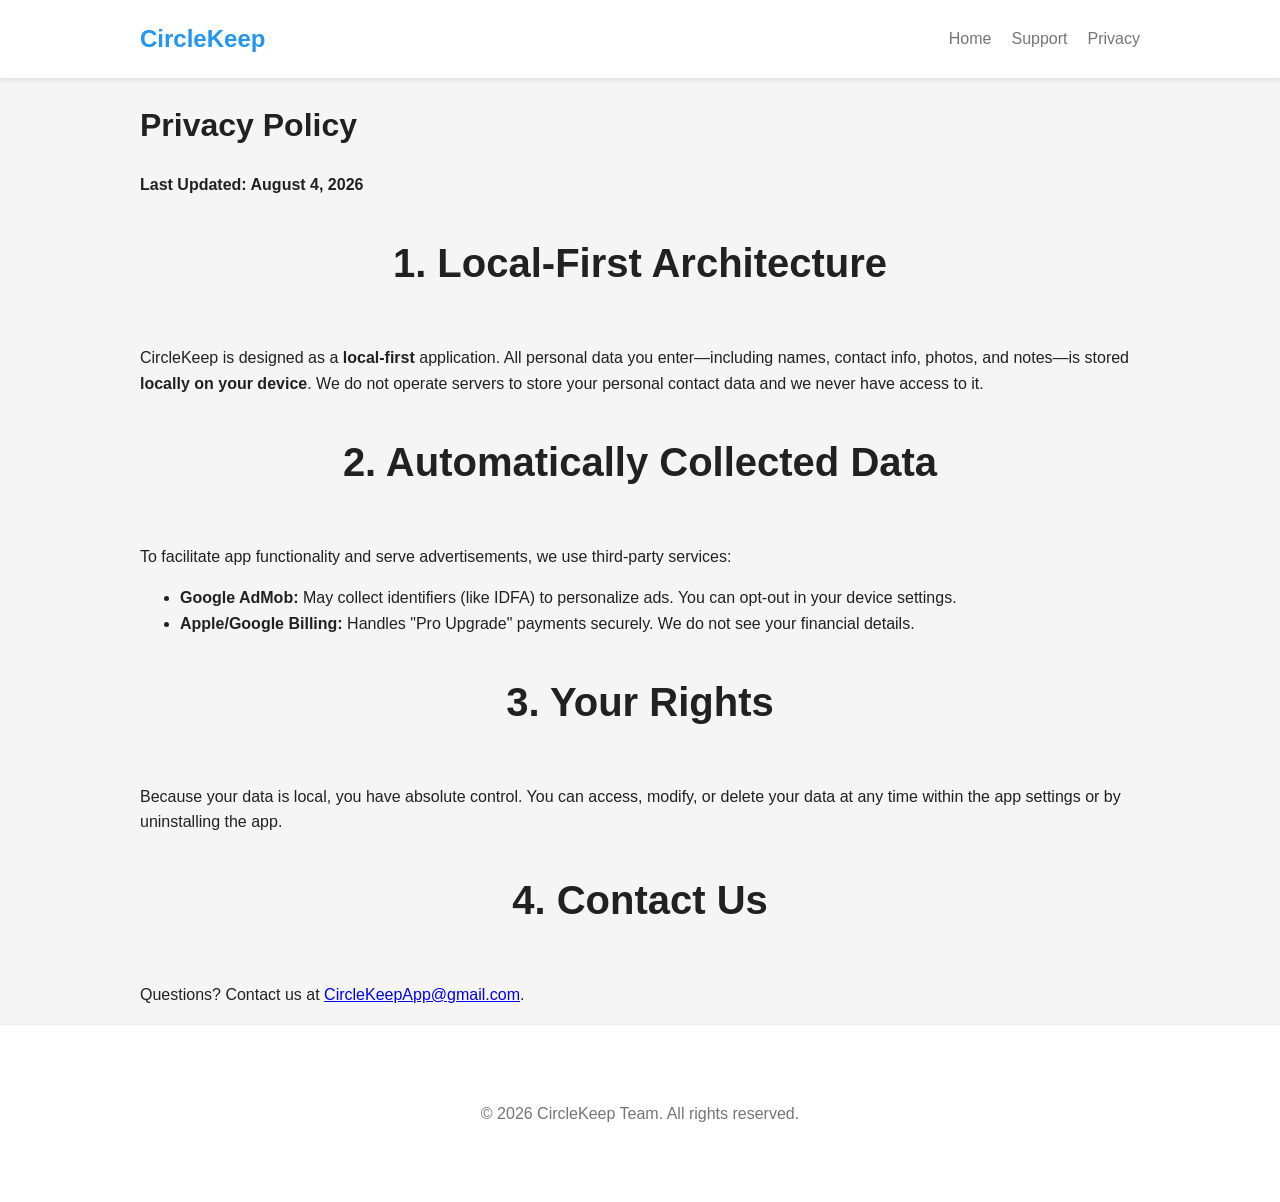
==== privacy.html @ 22cf3746 "Add files via upload" ====
<!DOCTYPE html>
<html lang="en">
<head>
    <meta charset="UTF-8">
    <meta name="viewport" content="width=device-width, initial-scale=1.0">
    <title>Privacy Policy - CircleKeep</title>
    <link rel="stylesheet" href="style.css">
</head>
<body>
    <header>
        <div class="container nav-container">
            <nav>
                <a href="index.html" class="logo">CircleKeep</a>
                <ul>
                    <li><a href="index.html">Home</a></li>
                    <li><a href="support.html">Support</a></li>
                    <li><a href="privacy.html">Privacy</a></li>
                </ul>
            </nav>
        </div>
    </header>

    <main class="content-page">
        <div class="container content-container">
            <h1>Privacy Policy</h1>
            <p><strong>Last Updated: August 4, 2026</strong></p>

            <h2>1. Local-First Architecture</h2>
            <p>CircleKeep is designed as a <strong>local-first</strong> application. All personal data you enter—including names, contact info, photos, and notes—is stored <strong>locally on your device</strong>. We do not operate servers to store your personal contact data and we never have access to it.</p>

            <h2>2. Automatically Collected Data</h2>
            <p>To facilitate app functionality and serve advertisements, we use third-party services:</p>
            <ul>
                <li><strong>Google AdMob:</strong> May collect identifiers (like IDFA) to personalize ads. You can opt-out in your device settings.</li>
                <li><strong>Apple/Google Billing:</strong> Handles "Pro Upgrade" payments securely. We do not see your financial details.</li>
            </ul>

            <h2>3. Your Rights</h2>
            <p>Because your data is local, you have absolute control. You can access, modify, or delete your data at any time within the app settings or by uninstalling the app.</p>

            <h2>4. Contact Us</h2>
            <p>Questions? Contact us at <a href="mailto:CircleKeepApp@gmail.com">CircleKeepApp@gmail.com</a>.</p>
        </div>
    </main>

    <footer>
        <div class="container">
            <p>&copy; 2026 CircleKeep Team. All rights reserved.</p>
        </div>
    </footer>
</body>
</html>
---- style.css ----
:root {
    --primary-color: #2196F3;
    --primary-dark: #1976D2;
    --accent-color: #FFC107;
    --text-main: #212121;
    --text-secondary: #757575;
    --bg-light: #F5F5F5;
    --white: #FFFFFF;
    --error: #f44336;
}

body {
    font-family: -apple-system, BlinkMacSystemFont, "Segoe UI", Roboto, Helvetica, Arial, sans-serif;
    line-height: 1.6;
    color: var(--text-main);
    background-color: var(--bg-light);
    margin: 0;
    padding: 0;
}

.container {
    max-width: 1000px;
    margin: 0 auto;
    padding: 0 20px;
}

/* Header */
header {
    background: var(--white);
    padding: 20px 0;
    box-shadow: 0 2px 4px rgba(0,0,0,0.1);
    position: sticky;
    top: 0;
    z-index: 1000;
}

nav {
    display: flex;
    justify-content: space-between;
    align-items: center;
}

.logo {
    font-size: 1.5rem;
    font-weight: bold;
    color: var(--primary-color);
    text-decoration: none;
}

nav ul {
    list-style: none;
    display: flex;
    gap: 20px;
    margin: 0;
    padding: 0;
}

nav ul li a {
    text-decoration: none;
    color: var(--text-secondary);
    font-weight: 500;
    transition: color 0.2s;
}

nav ul li a:hover {
    color: var(--primary-color);
}

/* Hero Section */
.hero {
    padding: 100px 0;
    text-align: center;
    background: linear-gradient(135deg, var(--primary-color) 0%, var(--primary-dark) 100%);
    color: var(--white);
}

.hero h1 {
    font-size: 3.5rem;
    margin-bottom: 20px;
    font-weight: 800;
}

.hero p {
    font-size: 1.25rem;
    max-width: 800px;
    margin: 0 auto 40px;
    opacity: 0.95;
}

.cta-buttons {
    display: flex;
    justify-content: center;
    gap: 20px;
    flex-wrap: wrap;
}

.btn {
    padding: 14px 35px;
    border-radius: 50px;
    text-decoration: none;
    font-weight: bold;
    transition: all 0.3s;
    font-size: 1rem;
}

.btn-primary {
    background: var(--white);
    color: var(--primary-color);
}

.btn-secondary {
    background: transparent;
    border: 2px solid var(--white);
    color: var(--white);
}

.btn:hover {
    transform: translateY(-3px);
    box-shadow: 0 10px 20px rgba(0,0,0,0.2);
}

/* Section Common */
section {
    padding: 100px 0;
}

h2 {
    text-align: center;
    font-size: 2.5rem;
    margin-bottom: 50px;
    color: var(--text-main);
}

/* Features List */
.features {
    background: var(--white);
}

.feature-grid {
    display: grid;
    grid-template-columns: repeat(auto-fit, minmax(300px, 1fr));
    gap: 30px;
}

.feature-card {
    padding: 30px;
    border-radius: 16px;
    background: var(--bg-light);
    border: 1px solid #eee;
    transition: transform 0.3s;
}

.feature-card:hover {
    transform: translateY(-5px);
}

.feature-icon {
    font-size: 2.5rem;
    margin-bottom: 15px;
    display: block;
}

.feature-card h3 {
    margin-top: 0;
    color: var(--primary-color);
}

/* Why Section */
.why-section {
    background: #fdfdfd;
}

.why-grid {
    display: flex;
    flex-wrap: wrap;
    gap: 20px;
    justify-content: center;
}

.why-item {
    background: var(--white);
    padding: 20px 40px;
    border-radius: 50px;
    box-shadow: 0 4px 15px rgba(0,0,0,0.05);
    font-weight: 600;
    color: var(--text-secondary);
}

/* Screenshots Gallery */
.screenshots {
    background: var(--bg-light);
}

.screenshot-grid {
    display: grid;
    grid-template-columns: repeat(auto-fit, minmax(200px, 1fr));
    gap: 20px;
    padding-top: 20px;
}

.screenshot-item {
    border-radius: 24px;
    overflow: hidden;
    box-shadow: 0 10px 30px rgba(0,0,0,0.15);
    border: 8px solid #222;
    background: #000;
}

.screenshot-item img {
    width: 100%;
    display: block;
    transition: transform 0.5s;
}

.screenshot-item:hover img {
    transform: scale(1.05);
}

/* Footer */
footer {
    background: var(--white);
    padding: 60px 0;
    text-align: center;
    border-top: 1px solid #eee;
}

footer p {
    color: var(--text-secondary);
}

@media (max-width: 600px) {
    .hero h1 { font-size: 2.25rem; }
    .hero { padding: 60px 0; }
    h2 { font-size: 2rem; }
    nav { flex-direction: column; gap: 15px; }
}
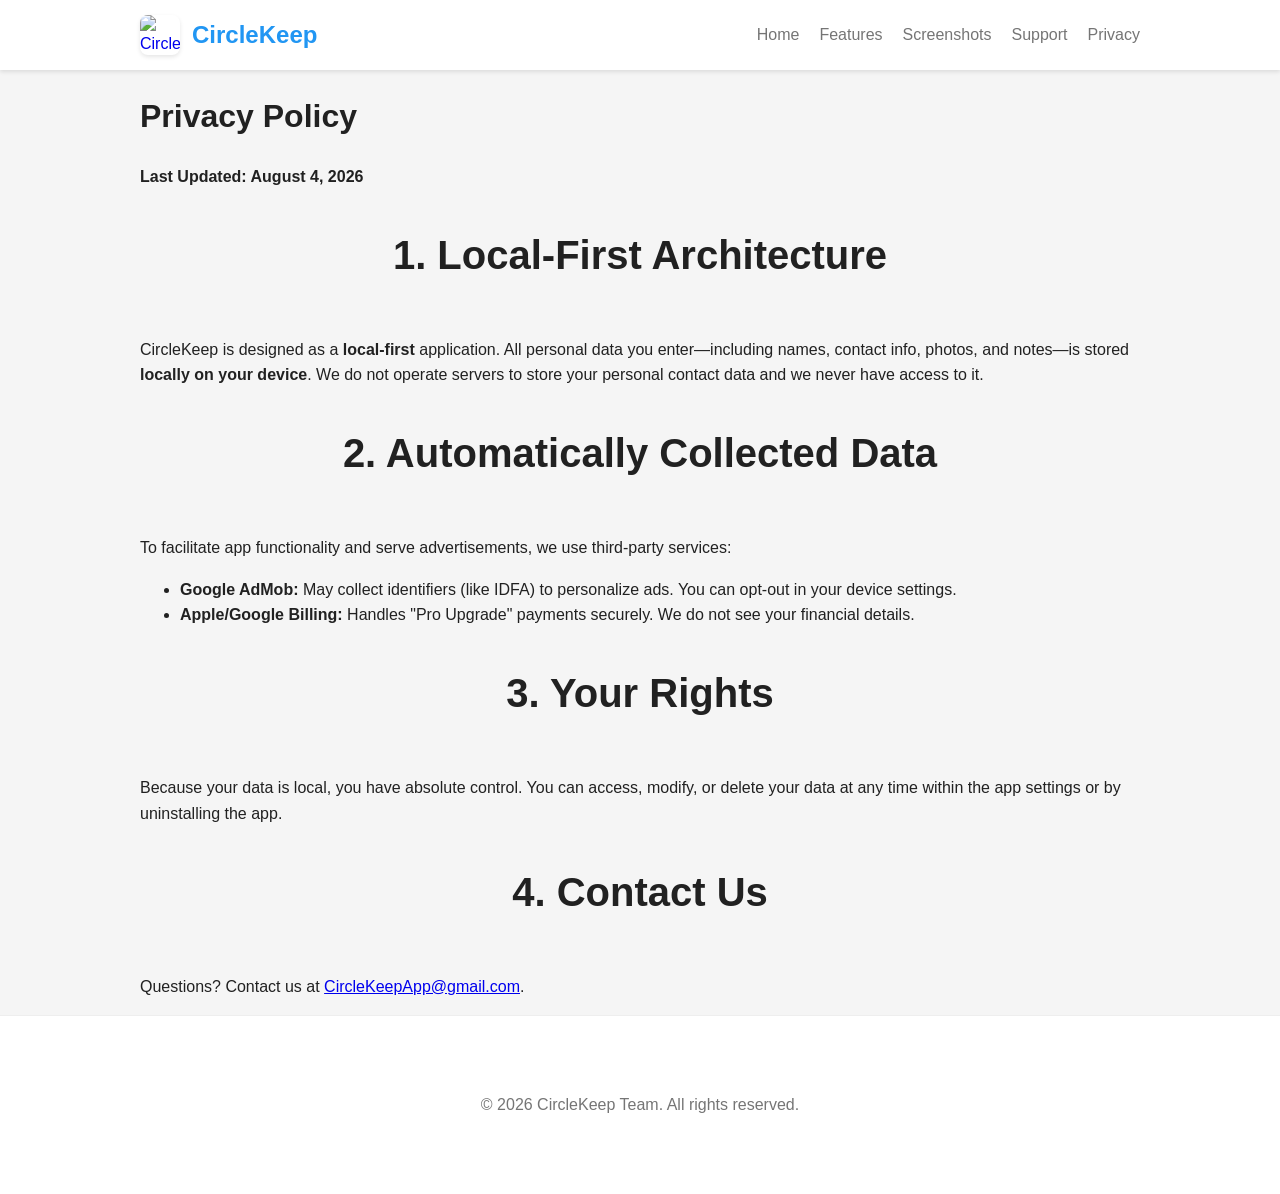
==== commit 101e2443: "Add files via upload" ====
--- a/privacy.html
+++ b/privacy.html
@@ -10,9 +10,14 @@
     <header>
         <div class="container nav-container">
             <nav>
-                <a href="index.html" class="logo">CircleKeep</a>
+                <a href="index.html" class="logo-wrapper">
+                    <img src="assets/icon.png" alt="CircleKeep Icon" class="logo-img">
+                    <span class="logo-text">CircleKeep</span>
+                </a>
                 <ul>
                     <li><a href="index.html">Home</a></li>
+                    <li><a href="index.html#features">Features</a></li>
+                    <li><a href="index.html#screenshots">Screenshots</a></li>
                     <li><a href="support.html">Support</a></li>
                     <li><a href="privacy.html">Privacy</a></li>
                 </ul>
--- a/style.css
+++ b/style.css
@@ -16,6 +16,7 @@
     background-color: var(--bg-light);
     margin: 0;
     padding: 0;
+    scroll-behavior: smooth;
 }
 
 .container {
@@ -27,7 +28,7 @@
 /* Header */
 header {
     background: var(--white);
-    padding: 20px 0;
+    padding: 15px 0;
     box-shadow: 0 2px 4px rgba(0,0,0,0.1);
     position: sticky;
     top: 0;
@@ -40,11 +41,24 @@
     align-items: center;
 }
 
-.logo {
+.logo-wrapper {
+    display: flex;
+    align-items: center;
+    text-decoration: none;
+    gap: 12px;
+}
+
+.logo-img {
+    width: 40px;
+    height: 40px;
+    border-radius: 8px;
+    box-shadow: 0 2px 4px rgba(0,0,0,0.1);
+}
+
+.logo-text {
     font-size: 1.5rem;
     font-weight: bold;
     color: var(--primary-color);
-    text-decoration: none;
 }
 
 nav ul {
@@ -72,6 +86,16 @@
     text-align: center;
     background: linear-gradient(135deg, var(--primary-color) 0%, var(--primary-dark) 100%);
     color: var(--white);
+}
+
+.hero-icon {
+    width: 120px;
+    height: 120px;
+    border-radius: 24px;
+    background: white;
+    padding: 10px;
+    margin-bottom: 25px;
+    box-shadow: 0 10px 20px rgba(0,0,0,0.2);
 }
 
 .hero h1 {
@@ -121,7 +145,7 @@
 
 /* Section Common */
 section {
-    padding: 100px 0;
+    padding: 80px 0;
 }
 
 h2 {
@@ -165,6 +189,27 @@
     color: var(--primary-color);
 }
 
+/* Demo Section */
+.demo-section {
+    background: var(--white);
+    text-align: center;
+}
+
+.video-container {
+    max-width: 350px; /* Shorts are narrow */
+    margin: 0 auto;
+    border-radius: 30px;
+    overflow: hidden;
+    box-shadow: 0 20px 40px rgba(0,0,0,0.2);
+    border: 10px solid #222;
+    aspect-ratio: 9 / 16;
+}
+
+.video-container iframe {
+    width: 100%;
+    height: 100%;
+}
+
 /* Why Section */
 .why-section {
     background: #fdfdfd;
@@ -179,7 +224,7 @@
 
 .why-item {
     background: var(--white);
-    padding: 20px 40px;
+    padding: 15px 30px;
     border-radius: 50px;
     box-shadow: 0 4px 15px rgba(0,0,0,0.05);
     font-weight: 600;
@@ -202,7 +247,7 @@
     border-radius: 24px;
     overflow: hidden;
     box-shadow: 0 10px 30px rgba(0,0,0,0.15);
-    border: 8px solid #222;
+    border: 6px solid #222;
     background: #000;
 }
 
@@ -233,4 +278,5 @@
     .hero { padding: 60px 0; }
     h2 { font-size: 2rem; }
     nav { flex-direction: column; gap: 15px; }
-}
+    .video-container { max-width: 100%; }
+}
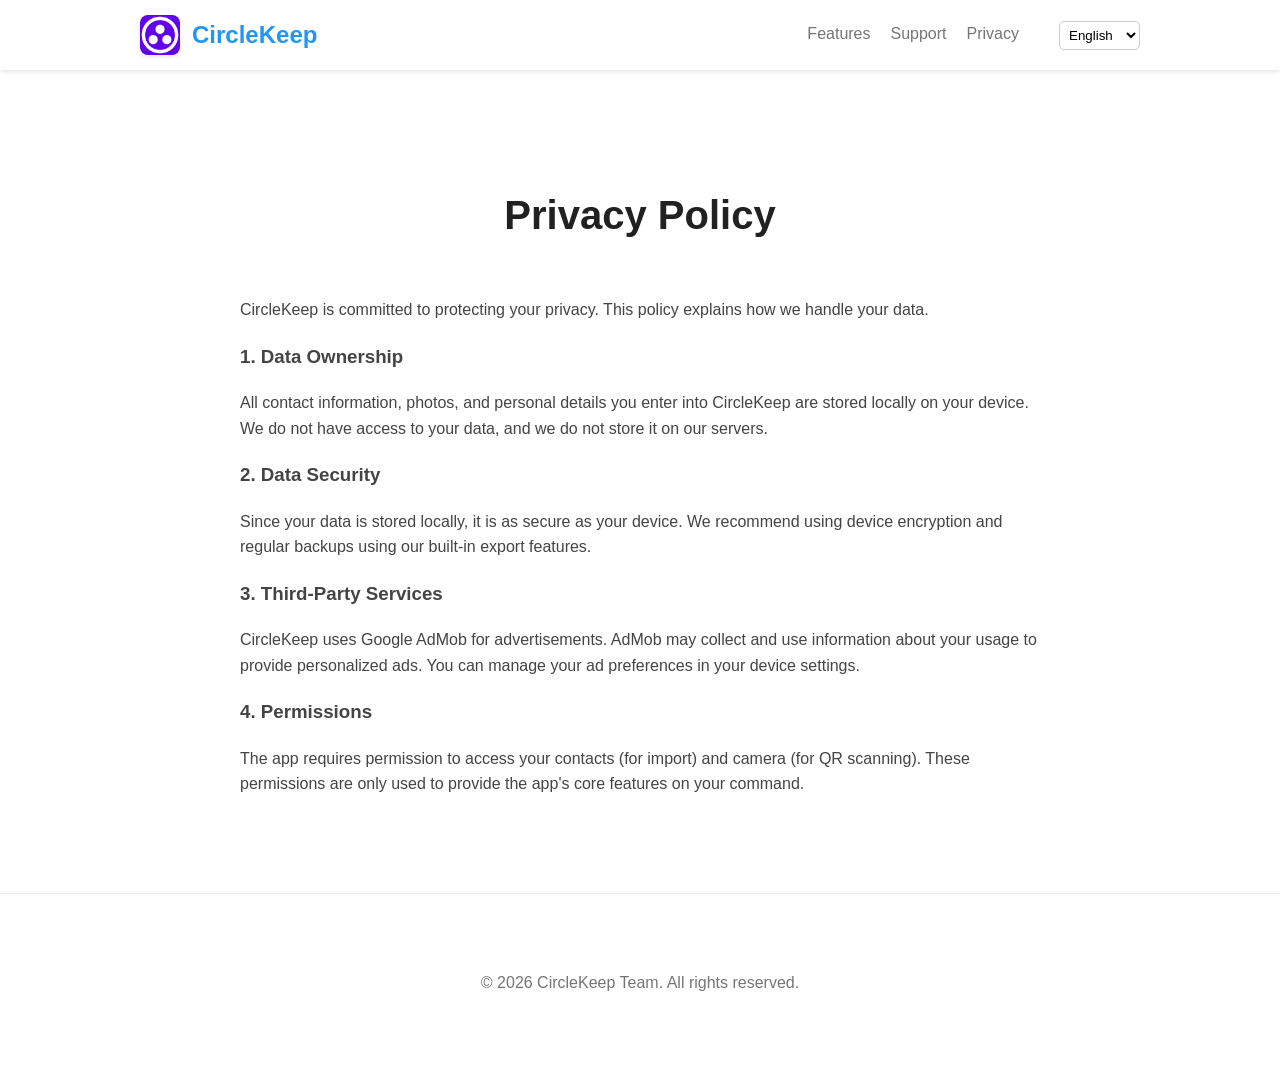
==== commit b9cb7a71: "Translated CircleKeep website to Hindi and Spanish with a dynamic language switcher. Added privacy.h" ====
--- a/privacy.html
+++ b/privacy.html
@@ -5,6 +5,10 @@
     <meta name="viewport" content="width=device-width, initial-scale=1.0">
     <title>Privacy Policy - CircleKeep</title>
     <link rel="stylesheet" href="style.css">
+    <style>
+        .lang-selector { margin-left: 20px; }
+        .lang-selector select { padding: 5px; border-radius: 5px; border: 1px solid #ccc; background: white; cursor: pointer; }
+    </style>
 </head>
 <body>
     <header>
@@ -15,43 +19,99 @@
                     <span class="logo-text">CircleKeep</span>
                 </a>
                 <ul>
-                    <li><a href="index.html">Home</a></li>
-                    <li><a href="index.html#features">Features</a></li>
-                    <li><a href="index.html#screenshots">Screenshots</a></li>
-                    <li><a href="support.html">Support</a></li>
-                    <li><a href="privacy.html">Privacy</a></li>
+                    <li><a href="index.html#features" data-i18n="nav_features">Features</a></li>
+                    <li><a href="support.html" data-i18n="nav_support">Support</a></li>
+                    <li><a href="privacy.html" data-i18n="nav_privacy">Privacy</a></li>
+                    <li class="lang-selector">
+                        <select id="languageSelect" onchange="changeLanguage(this.value)">
+                            <option value="en">English</option>
+                            <option value="hi">हिन्दी</option>
+                            <option value="es">Español</option>
+                        </select>
+                    </li>
                 </ul>
             </nav>
         </div>
     </header>
 
-    <main class="content-page">
-        <div class="container content-container">
-            <h1>Privacy Policy</h1>
-            <p><strong>Last Updated: August 4, 2026</strong></p>
+    <section class="features">
+        <div class="container">
+            <h2 data-i18n="privacy_title">Privacy Policy</h2>
+            <div style="max-width: 800px; margin: 0 auto; line-height: 1.6; color: #444;">
+                <p data-i18n="p1">CircleKeep is committed to protecting your privacy. This policy explains how we handle your data.</p>
 
-            <h2>1. Local-First Architecture</h2>
-            <p>CircleKeep is designed as a <strong>local-first</strong> application. All personal data you enter—including names, contact info, photos, and notes—is stored <strong>locally on your device</strong>. We do not operate servers to store your personal contact data and we never have access to it.</p>
+                <h3 data-i18n="h1">1. Data Ownership</h3>
+                <p data-i18n="p2">All contact information, photos, and personal details you enter into CircleKeep are stored locally on your device. We do not have access to your data, and we do not store it on our servers.</p>
 
-            <h2>2. Automatically Collected Data</h2>
-            <p>To facilitate app functionality and serve advertisements, we use third-party services:</p>
-            <ul>
-                <li><strong>Google AdMob:</strong> May collect identifiers (like IDFA) to personalize ads. You can opt-out in your device settings.</li>
-                <li><strong>Apple/Google Billing:</strong> Handles "Pro Upgrade" payments securely. We do not see your financial details.</li>
-            </ul>
+                <h3 data-i18n="h2">2. Data Security</h3>
+                <p data-i18n="p3">Since your data is stored locally, it is as secure as your device. We recommend using device encryption and regular backups using our built-in export features.</p>
 
-            <h2>3. Your Rights</h2>
-            <p>Because your data is local, you have absolute control. You can access, modify, or delete your data at any time within the app settings or by uninstalling the app.</p>
+                <h3 data-i18n="h3">3. Third-Party Services</h3>
+                <p data-i18n="p4">CircleKeep uses Google AdMob for advertisements. AdMob may collect and use information about your usage to provide personalized ads. You can manage your ad preferences in your device settings.</p>
 
-            <h2>4. Contact Us</h2>
-            <p>Questions? Contact us at <a href="mailto:CircleKeepApp@gmail.com">CircleKeepApp@gmail.com</a>.</p>
+                <h3 data-i18n="h4">4. Permissions</h3>
+                <p data-i18n="p5">The app requires permission to access your contacts (for import) and camera (for QR scanning). These permissions are only used to provide the app's core features on your command.</p>
+            </div>
         </div>
-    </main>
+    </section>
 
     <footer>
         <div class="container">
-            <p>&copy; 2026 CircleKeep Team. All rights reserved.</p>
+            <p data-i18n="footer_copy">&copy; 2026 CircleKeep Team. All rights reserved.</p>
         </div>
     </footer>
+
+    <script>
+        const translations = {
+            en: {
+                nav_features: "Features", nav_support: "Support", nav_privacy: "Privacy",
+                privacy_title: "Privacy Policy",
+                p1: "CircleKeep is committed to protecting your privacy. This policy explains how we handle your data.",
+                h1: "1. Data Ownership", p2: "All contact information, photos, and personal details you enter into CircleKeep are stored locally on your device. We do not have access to your data, and we do not store it on our servers.",
+                h2: "2. Data Security", p3: "Since your data is stored locally, it is as secure as your device. We recommend using device encryption and regular backups using our built-in export features.",
+                h3: "3. Third-Party Services", p4: "CircleKeep uses Google AdMob for advertisements. AdMob may collect and use information about your usage to provide personalized ads. You can manage your ad preferences in your device settings.",
+                h4: "4. Permissions", p5: "The app requires permission to access your contacts (for import) and camera (for QR scanning). These permissions are only used to provide the app's core features on your command.",
+                footer_copy: "© 2026 CircleKeep Team. All rights reserved."
+            },
+            hi: {
+                nav_features: "विशेषताएं", nav_support: "सहायता", nav_privacy: "गोपनीयता",
+                privacy_title: "गोपनीयता नीति",
+                p1: "सर्कल कीप आपकी गोपनीयता की रक्षा के लिए प्रतिबद्ध है। यह नीति बताती है कि हम आपके डेटा को कैसे संभालते हैं।",
+                h1: "1. डेटा स्वामित्व", p2: "आपके द्वारा सर्कल कीप में दर्ज की गई सभी संपर्क जानकारी, फोटो और व्यक्तिगत विवरण आपके डिवाइस पर स्थानीय रूप से संग्रहीत किए जाते हैं। हमारी आपके डेटा तक पहुंच नहीं है, और हम इसे अपने सर्वर पर संग्रहीत नहीं करते हैं।",
+                h2: "2. डेटा सुरक्षा", p3: "चूंकि आपका डेटा स्थानीय रूप से संग्रहीत है, इसलिए यह आपके डिवाइस जितना ही सुरक्षित है। हम डिवाइस एन्क्रिप्शन और हमारे अंतर्निहित निर्यात सुविधाओं का उपयोग करके नियमित बैकअप की अनुशंसा करते हैं।",
+                h3: "3. तृतीय-पक्ष सेवाएं", p4: "सर्कल कीप विज्ञापनों के लिए गूगल एडमोब का उपयोग करता है। एडमोब व्यक्तिगत विज्ञापन प्रदान करने के लिए आपके उपयोग के बारे में जानकारी एकत्र और उपयोग कर सकता है। आप अपने डिवाइस सेटिंग्स में अपनी विज्ञापन प्राथमिकताएं प्रबंधित कर सकते हैं।",
+                h4: "4. अनुमतियाँ", p5: "ऐप को आपके संपर्कों (आयात के लिए) और कैमरे (QR स्कैनिंग के लिए) तक पहुंचने की अनुमति की आवश्यकता होती है। इन अनुमतियों का उपयोग केवल आपके आदेश पर ऐप की मुख्य विशेषताएं प्रदान करने के लिए किया जाता है।",
+                footer_copy: "© 2026 सर्कल कीप टीम। सर्वाधिकार सुरक्षित।"
+            },
+            es: {
+                nav_features: "Características", nav_support: "Soporte", nav_privacy: "Privacidad",
+                privacy_title: "Política de Privacidad",
+                p1: "CircleKeep se compromete a proteger su privacidad. Esta política explica cómo manejamos sus datos.",
+                h1: "1. Propiedad de los Datos", p2: "Toda la información de contacto, fotos y detalles personales que ingrese en CircleKeep se almacenan localmente en su dispositivo. No tenemos acceso a sus datos y no los almacenamos en nuestros servidores.",
+                h2: "2. Seguridad de los Datos", p3: "Dado que sus datos se almacenan localmente, son tan seguros como su dispositivo. Recomendamos usar el cifrado del dispositivo y realizar copias de seguridad periódicas utilizando nuestras funciones de exportación integradas.",
+                h3: "3. Servicios de Terceros", p4: "CircleKeep utiliza Google AdMob para anuncios. AdMob puede recopilar y utilizar información sobre su uso para proporcionar anuncios personalizados. Puede administrar sus preferencias de anuncios en la configuración de su dispositivo.",
+                h4: "4. Permisos", p5: "La aplicación requiere permiso para acceder a sus contactos (para importar) y a la cámara (para el escaneo QR). Estos permisos solo se utilizan para proporcionar las funciones principales de la aplicación bajo su mando.",
+                footer_copy: "© 2026 Equipo de CircleKeep. Todos los derechos reservados."
+            }
+        };
+
+        function changeLanguage(lang) {
+            document.documentElement.lang = lang;
+            localStorage.setItem('preferredLanguage', lang);
+            const elements = document.querySelectorAll('[data-i18n]');
+            elements.forEach(el => {
+                const key = el.getAttribute('data-i18n');
+                if (translations[lang] && translations[lang][key]) el.innerHTML = translations[lang][key];
+            });
+        }
+
+        window.onload = () => {
+            const storedLang = localStorage.getItem('preferredLanguage');
+            const browserLang = navigator.language.split('-')[0];
+            const defaultLang = storedLang || (translations[browserLang] ? browserLang : 'en');
+            document.getElementById('languageSelect').value = defaultLang;
+            changeLanguage(defaultLang);
+        };
+    </script>
 </body>
 </html>
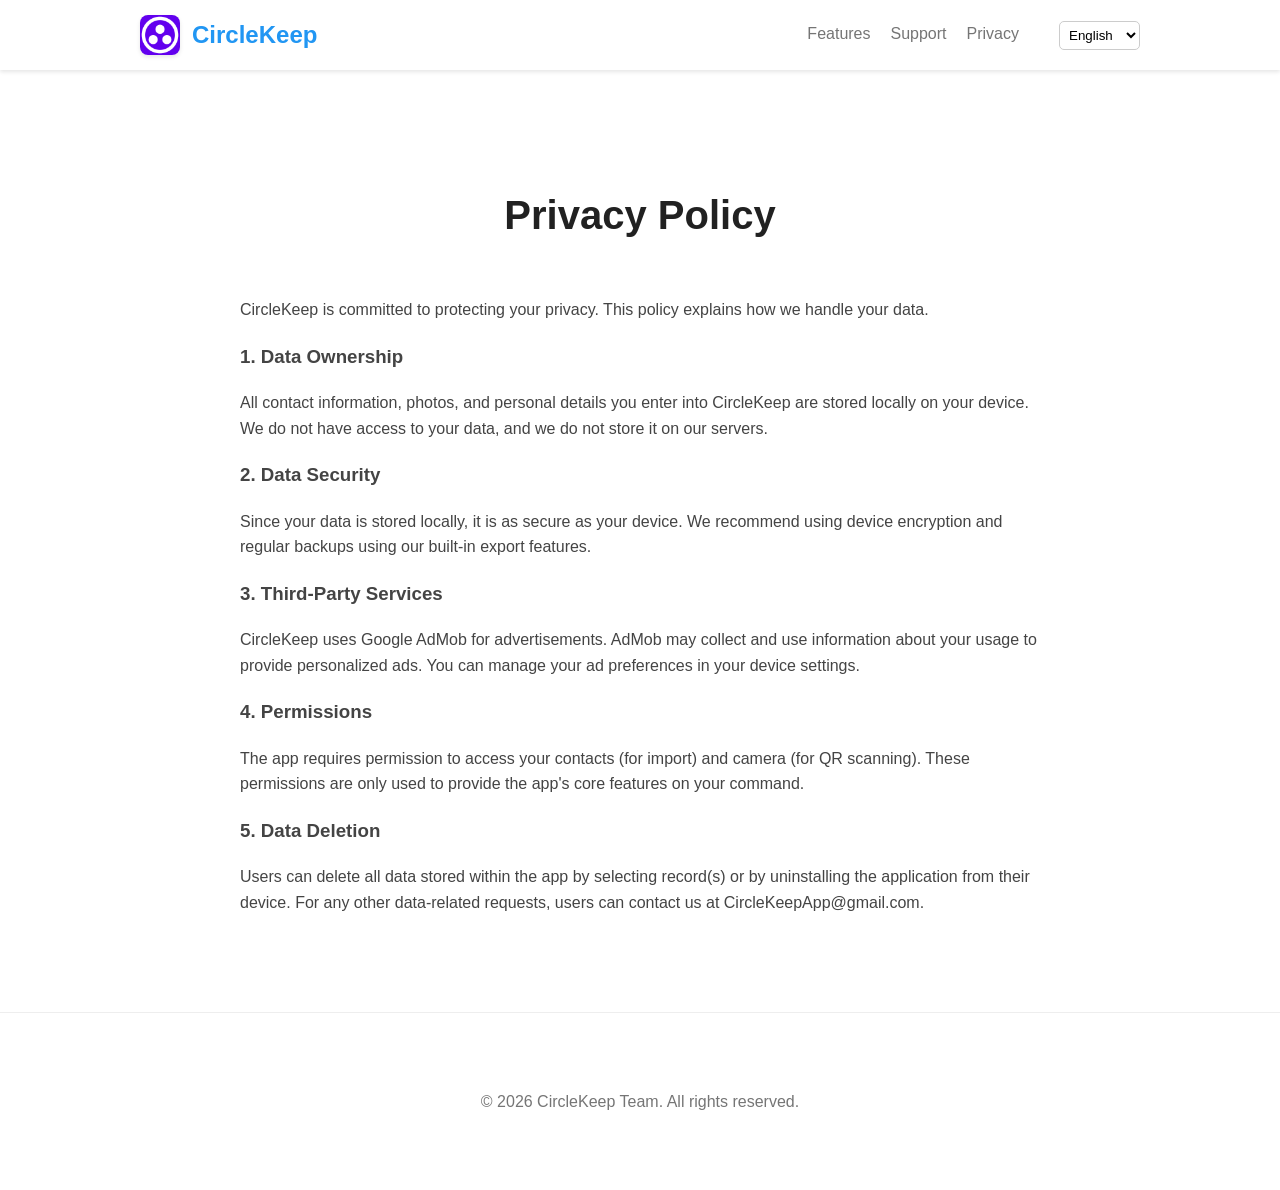
==== commit 4296001c: "Update privacy policy with data deletion instructions" ====
--- a/privacy.html
+++ b/privacy.html
@@ -51,6 +51,9 @@
 
                 <h3 data-i18n="h4">4. Permissions</h3>
                 <p data-i18n="p5">The app requires permission to access your contacts (for import) and camera (for QR scanning). These permissions are only used to provide the app's core features on your command.</p>
+
+                <h3 data-i18n="h5">5. Data Deletion</h3>
+                <p data-i18n="p6">Users can delete all data stored within the app by selecting record(s) or by uninstalling the application from their device. For any other data-related requests, users can contact us at CircleKeepApp@gmail.com.</p>
             </div>
         </div>
     </section>
@@ -71,6 +74,7 @@
                 h2: "2. Data Security", p3: "Since your data is stored locally, it is as secure as your device. We recommend using device encryption and regular backups using our built-in export features.",
                 h3: "3. Third-Party Services", p4: "CircleKeep uses Google AdMob for advertisements. AdMob may collect and use information about your usage to provide personalized ads. You can manage your ad preferences in your device settings.",
                 h4: "4. Permissions", p5: "The app requires permission to access your contacts (for import) and camera (for QR scanning). These permissions are only used to provide the app's core features on your command.",
+                h5: "5. Data Deletion", p6: "Users can delete all data stored within the app by selecting record(s) or by uninstalling the application from their device. For any other data-related requests, users can contact us at CircleKeepApp@gmail.com.",
                 footer_copy: "© 2026 CircleKeep Team. All rights reserved."
             },
             hi: {
@@ -81,6 +85,7 @@
                 h2: "2. डेटा सुरक्षा", p3: "चूंकि आपका डेटा स्थानीय रूप से संग्रहीत है, इसलिए यह आपके डिवाइस जितना ही सुरक्षित है। हम डिवाइस एन्क्रिप्शन और हमारे अंतर्निहित निर्यात सुविधाओं का उपयोग करके नियमित बैकअप की अनुशंसा करते हैं।",
                 h3: "3. तृतीय-पक्ष सेवाएं", p4: "सर्कल कीप विज्ञापनों के लिए गूगल एडमोब का उपयोग करता है। एडमोब व्यक्तिगत विज्ञापन प्रदान करने के लिए आपके उपयोग के बारे में जानकारी एकत्र और उपयोग कर सकता है। आप अपने डिवाइस सेटिंग्स में अपनी विज्ञापन प्राथमिकताएं प्रबंधित कर सकते हैं।",
                 h4: "4. अनुमतियाँ", p5: "ऐप को आपके संपर्कों (आयात के लिए) और कैमरे (QR स्कैनिंग के लिए) तक पहुंचने की अनुमति की आवश्यकता होती है। इन अनुमतियों का उपयोग केवल आपके आदेश पर ऐप की मुख्य विशेषताएं प्रदान करने के लिए किया जाता है।",
+                h5: "5. डेटा हटाना", p6: "उपयोगकर्ता ऐप के भीतर संग्रहीत सभी डेटा को रिकॉर्ड चुनकर या अपने डिवाइस से एप्लिकेशन को अनइंस्टॉल करके हटा सकते हैं। किसी भी अन्य डेटा-संबंधित अनुरोधों के लिए, उपयोगकर्ता हमसे CircleKeepApp@gmail.com पर संपर्क कर सकते हैं।",
                 footer_copy: "© 2026 सर्कल कीप टीम। सर्वाधिकार सुरक्षित।"
             },
             es: {
@@ -91,6 +96,7 @@
                 h2: "2. Seguridad de los Datos", p3: "Dado que sus datos se almacenan localmente, son tan seguros como su dispositivo. Recomendamos usar el cifrado del dispositivo y realizar copias de seguridad periódicas utilizando nuestras funciones de exportación integradas.",
                 h3: "3. Servicios de Terceros", p4: "CircleKeep utiliza Google AdMob para anuncios. AdMob puede recopilar y utilizar información sobre su uso para proporcionar anuncios personalizados. Puede administrar sus preferencias de anuncios en la configuración de su dispositivo.",
                 h4: "4. Permisos", p5: "La aplicación requiere permiso para acceder a sus contactos (para importar) y a la cámara (para el escaneo QR). Estos permisos solo se utilizan para proporcionar las funciones principales de la aplicación bajo su mando.",
+                h5: "5. Eliminación de Datos", p6: "Los usuarios pueden eliminar todos los datos almacenados dentro de la aplicación seleccionando los registros o desinstalando la aplicación de su dispositivo. Para cualquier otra solicitud relacionada con los datos, los usuarios pueden contactarnos en CircleKeepApp@gmail.com.",
                 footer_copy: "© 2026 Equipo de CircleKeep. Todos los derechos reservados."
             }
         };
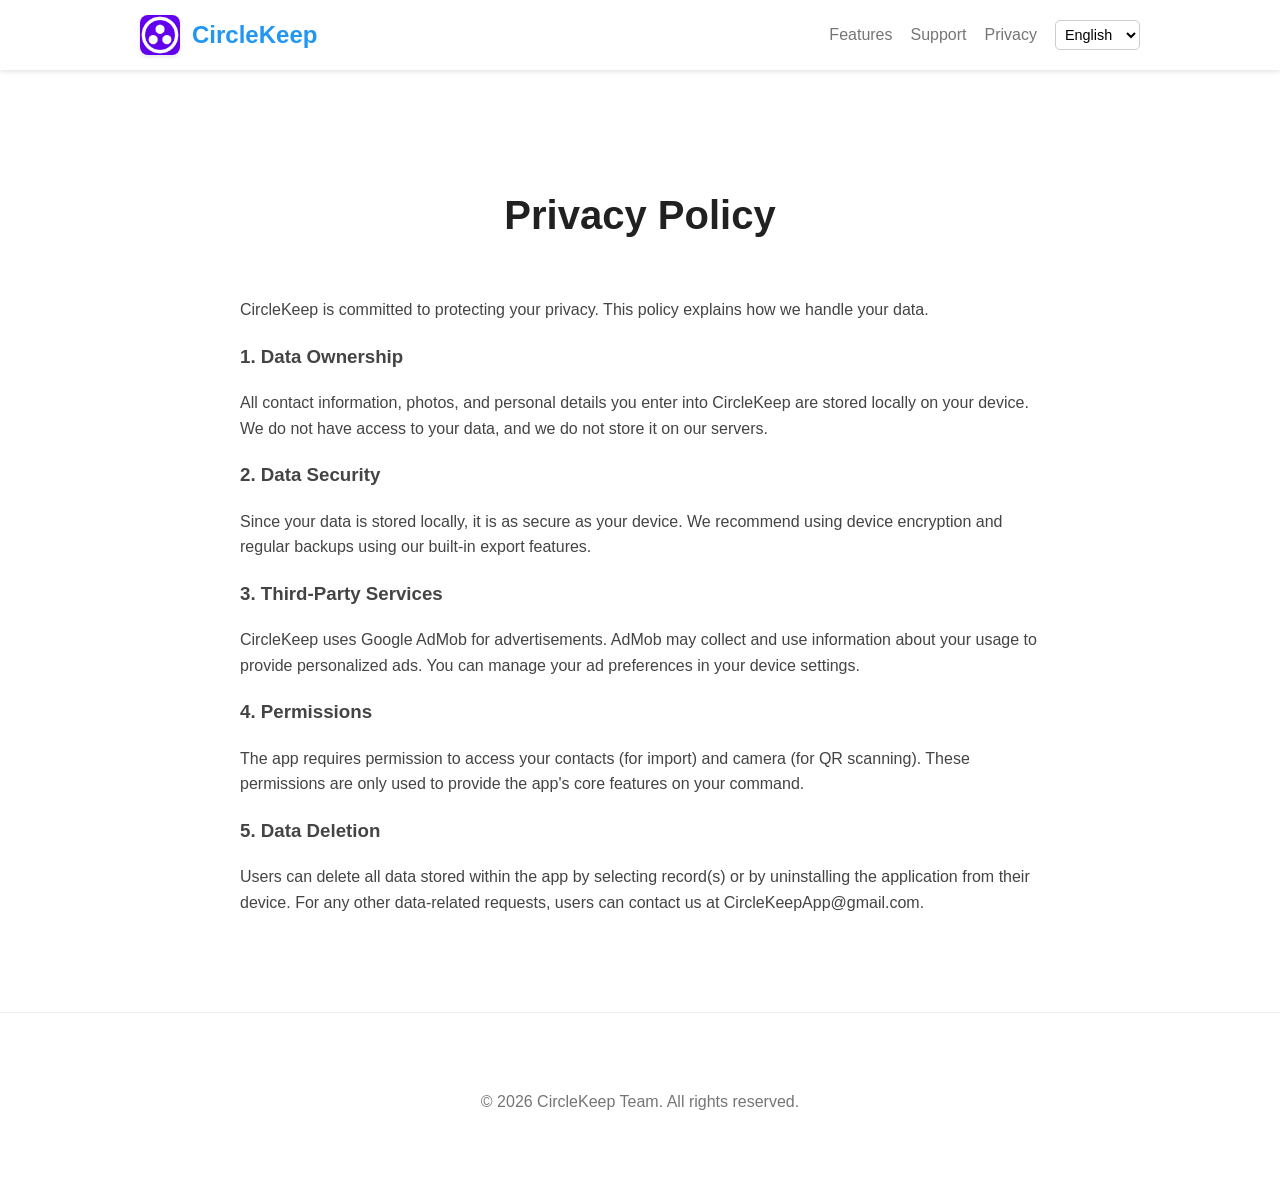
==== commit 5260a545: "Fix mobile website navigation layout and update website URL references" ====
--- a/privacy.html
+++ b/privacy.html
@@ -6,7 +6,6 @@
     <title>Privacy Policy - CircleKeep</title>
     <link rel="stylesheet" href="style.css">
     <style>
-        .lang-selector { margin-left: 20px; }
         .lang-selector select { padding: 5px; border-radius: 5px; border: 1px solid #ccc; background: white; cursor: pointer; }
     </style>
 </head>
--- a/style.css
+++ b/style.css
@@ -17,6 +17,7 @@
     margin: 0;
     padding: 0;
     scroll-behavior: smooth;
+    overflow-x: hidden;
 }
 
 .container {
@@ -64,7 +65,9 @@
 nav ul {
     list-style: none;
     display: flex;
-    gap: 20px;
+    flex-wrap: wrap;
+    align-items: center;
+    gap: 10px 18px;
     margin: 0;
     padding: 0;
 }
@@ -78,6 +81,16 @@
 
 nav ul li a:hover {
     color: var(--primary-color);
+}
+
+.lang-selector select {
+    padding: 5px 8px;
+    border-radius: 5px;
+    border: 1px solid #ccc;
+    background: white;
+    font-family: inherit;
+    font-size: 0.9rem;
+    cursor: pointer;
 }
 
 /* Hero Section */
@@ -273,10 +286,29 @@
     color: var(--text-secondary);
 }
 
+@media (max-width: 768px) {
+    header {
+        padding: 10px 0;
+    }
+    nav {
+        flex-direction: column;
+        gap: 12px;
+        align-items: center;
+    }
+    nav ul {
+        flex-wrap: wrap;
+        justify-content: center;
+        gap: 8px 12px;
+        width: 100%;
+    }
+    .lang-selector {
+        margin-left: 0;
+    }
+}
+
 @media (max-width: 600px) {
     .hero h1 { font-size: 2.25rem; }
     .hero { padding: 60px 0; }
     h2 { font-size: 2rem; }
-    nav { flex-direction: column; gap: 15px; }
     .video-container { max-width: 100%; }
 }
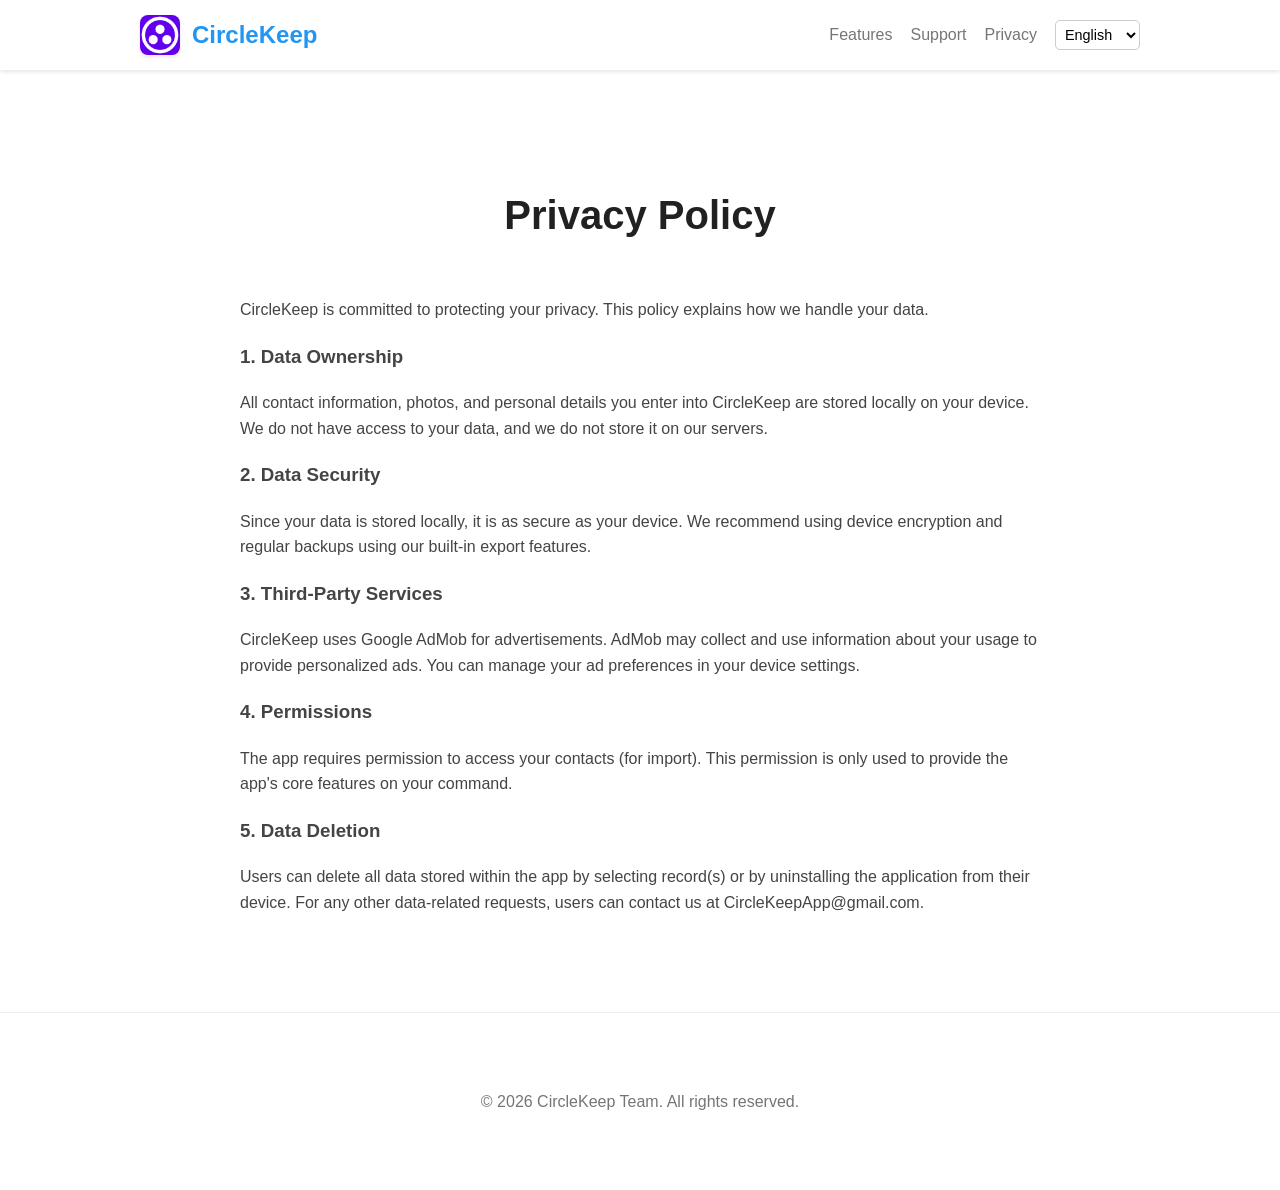
==== commit 65c4b801: "Update website What's New section to v2.9 and remove QR feature references" ====
--- a/privacy.html
+++ b/privacy.html
@@ -49,7 +49,7 @@
                 <p data-i18n="p4">CircleKeep uses Google AdMob for advertisements. AdMob may collect and use information about your usage to provide personalized ads. You can manage your ad preferences in your device settings.</p>
 
                 <h3 data-i18n="h4">4. Permissions</h3>
-                <p data-i18n="p5">The app requires permission to access your contacts (for import) and camera (for QR scanning). These permissions are only used to provide the app's core features on your command.</p>
+                <p data-i18n="p5">The app requires permission to access your contacts (for import). This permission is only used to provide the app's core features on your command.</p>
 
                 <h3 data-i18n="h5">5. Data Deletion</h3>
                 <p data-i18n="p6">Users can delete all data stored within the app by selecting record(s) or by uninstalling the application from their device. For any other data-related requests, users can contact us at CircleKeepApp@gmail.com.</p>
@@ -72,7 +72,7 @@
                 h1: "1. Data Ownership", p2: "All contact information, photos, and personal details you enter into CircleKeep are stored locally on your device. We do not have access to your data, and we do not store it on our servers.",
                 h2: "2. Data Security", p3: "Since your data is stored locally, it is as secure as your device. We recommend using device encryption and regular backups using our built-in export features.",
                 h3: "3. Third-Party Services", p4: "CircleKeep uses Google AdMob for advertisements. AdMob may collect and use information about your usage to provide personalized ads. You can manage your ad preferences in your device settings.",
-                h4: "4. Permissions", p5: "The app requires permission to access your contacts (for import) and camera (for QR scanning). These permissions are only used to provide the app's core features on your command.",
+                h4: "4. Permissions", p5: "The app requires permission to access your contacts (for import). This permission is only used to provide the app's core features on your command.",
                 h5: "5. Data Deletion", p6: "Users can delete all data stored within the app by selecting record(s) or by uninstalling the application from their device. For any other data-related requests, users can contact us at CircleKeepApp@gmail.com.",
                 footer_copy: "© 2026 CircleKeep Team. All rights reserved."
             },
@@ -83,7 +83,7 @@
                 h1: "1. डेटा स्वामित्व", p2: "आपके द्वारा सर्कल कीप में दर्ज की गई सभी संपर्क जानकारी, फोटो और व्यक्तिगत विवरण आपके डिवाइस पर स्थानीय रूप से संग्रहीत किए जाते हैं। हमारी आपके डेटा तक पहुंच नहीं है, और हम इसे अपने सर्वर पर संग्रहीत नहीं करते हैं।",
                 h2: "2. डेटा सुरक्षा", p3: "चूंकि आपका डेटा स्थानीय रूप से संग्रहीत है, इसलिए यह आपके डिवाइस जितना ही सुरक्षित है। हम डिवाइस एन्क्रिप्शन और हमारे अंतर्निहित निर्यात सुविधाओं का उपयोग करके नियमित बैकअप की अनुशंसा करते हैं।",
                 h3: "3. तृतीय-पक्ष सेवाएं", p4: "सर्कल कीप विज्ञापनों के लिए गूगल एडमोब का उपयोग करता है। एडमोब व्यक्तिगत विज्ञापन प्रदान करने के लिए आपके उपयोग के बारे में जानकारी एकत्र और उपयोग कर सकता है। आप अपने डिवाइस सेटिंग्स में अपनी विज्ञापन प्राथमिकताएं प्रबंधित कर सकते हैं।",
-                h4: "4. अनुमतियाँ", p5: "ऐप को आपके संपर्कों (आयात के लिए) और कैमरे (QR स्कैनिंग के लिए) तक पहुंचने की अनुमति की आवश्यकता होती है। इन अनुमतियों का उपयोग केवल आपके आदेश पर ऐप की मुख्य विशेषताएं प्रदान करने के लिए किया जाता है।",
+                h4: "4. अनुमतियाँ", p5: "ऐप को आपके संपर्कों (आयात के लिए) तक पहुंचने की अनुमति की आवश्यकता होती है। इस अनुमति का उपयोग केवल आपके आदेश पर ऐप की मुख्य विशेषताएं प्रदान करने के लिए किया जाता है।",
                 h5: "5. डेटा हटाना", p6: "उपयोगकर्ता ऐप के भीतर संग्रहीत सभी डेटा को रिकॉर्ड चुनकर या अपने डिवाइस से एप्लिकेशन को अनइंस्टॉल करके हटा सकते हैं। किसी भी अन्य डेटा-संबंधित अनुरोधों के लिए, उपयोगकर्ता हमसे CircleKeepApp@gmail.com पर संपर्क कर सकते हैं।",
                 footer_copy: "© 2026 सर्कल कीप टीम। सर्वाधिकार सुरक्षित।"
             },
@@ -94,7 +94,7 @@
                 h1: "1. Propiedad de los Datos", p2: "Toda la información de contacto, fotos y detalles personales que ingrese en CircleKeep se almacenan localmente en su dispositivo. No tenemos acceso a sus datos y no los almacenamos en nuestros servidores.",
                 h2: "2. Seguridad de los Datos", p3: "Dado que sus datos se almacenan localmente, son tan seguros como su dispositivo. Recomendamos usar el cifrado del dispositivo y realizar copias de seguridad periódicas utilizando nuestras funciones de exportación integradas.",
                 h3: "3. Servicios de Terceros", p4: "CircleKeep utiliza Google AdMob para anuncios. AdMob puede recopilar y utilizar información sobre su uso para proporcionar anuncios personalizados. Puede administrar sus preferencias de anuncios en la configuración de su dispositivo.",
-                h4: "4. Permisos", p5: "La aplicación requiere permiso para acceder a sus contactos (para importar) y a la cámara (para el escaneo QR). Estos permisos solo se utilizan para proporcionar las funciones principales de la aplicación bajo su mando.",
+                h4: "4. Permisos", p5: "La aplicación requiere permiso para acceder a sus contactos (para importar). Este permiso solo se utiliza para proporcionar las funciones principales de la aplicación bajo su mando.",
                 h5: "5. Eliminación de Datos", p6: "Los usuarios pueden eliminar todos los datos almacenados dentro de la aplicación seleccionando los registros o desinstalando la aplicación de su dispositivo. Para cualquier otra solicitud relacionada con los datos, los usuarios pueden contactarnos en CircleKeepApp@gmail.com.",
                 footer_copy: "© 2026 Equipo de CircleKeep. Todos los derechos reservados."
             }
